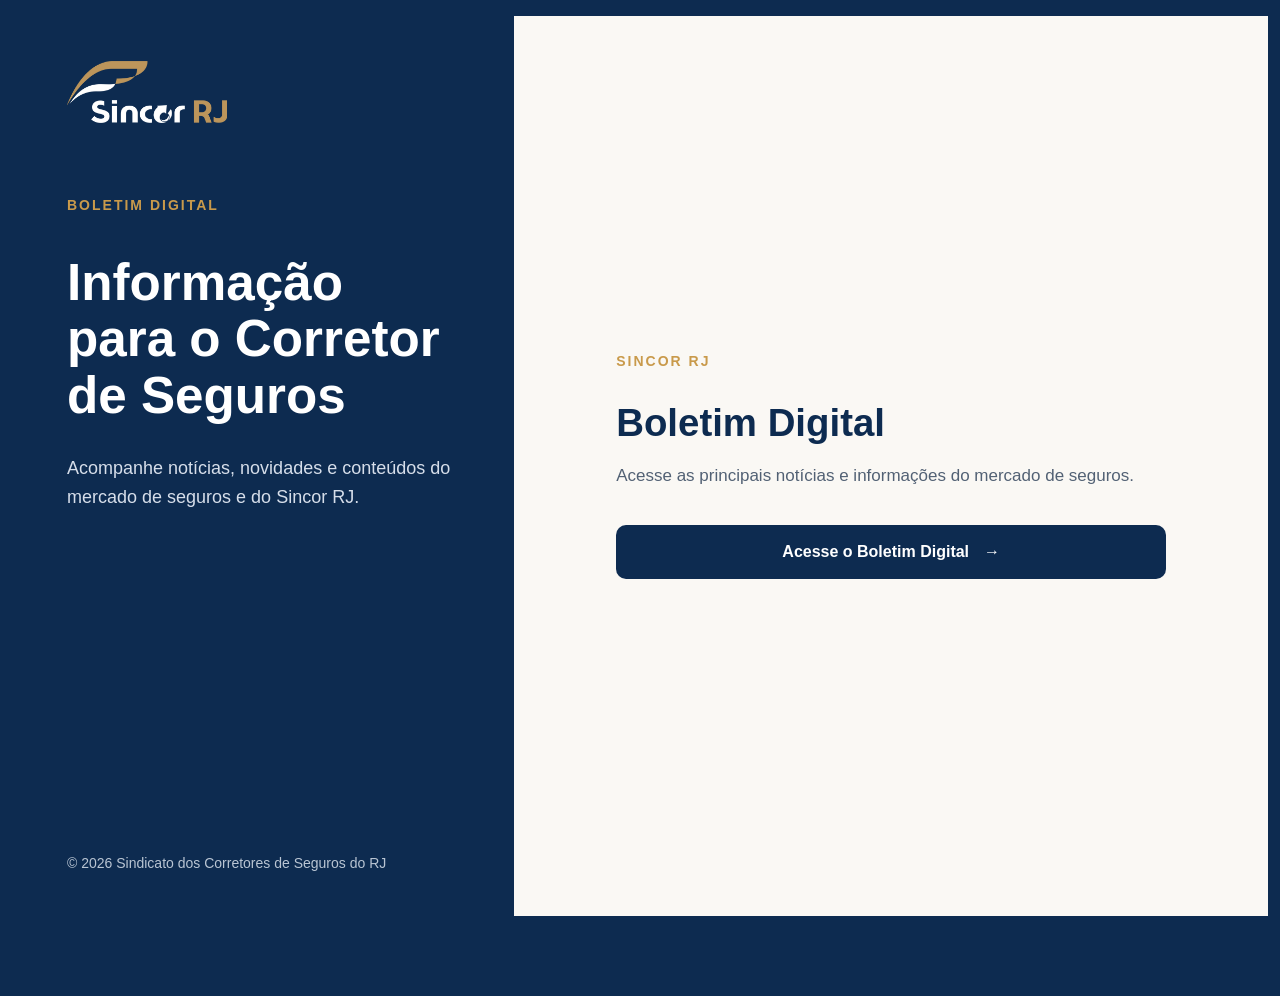
==== login.html @ 94537e9a "save" ====
<!DOCTYPE html>
<html lang="en">

<head>
    <meta charset="UTF-8">
    <meta name="viewport" content="width=device-width, initial-scale=1.0">
    <title>Boletins Mensal | SINCOR-RJ</title>
    <link rel="icon" href="src/schedules.png" type="image/x-icon">
    <link rel="stylesheet" href="login.css">
</head>

<body>

    <body>

        <main class="hero">

            <!-- LADO ESQUERDO -->
            <section class="hero-info">

                <header class="hero-header">
                    <img src="src/sincor-logo-large.png" alt="Sincor RJ" class="logo">
                </header>

                <div class="hero-content">
                    <span class="eyebrow">BOLETIM DIGITAL</span>

                    <h1>
                        Informação para o
                        Corretor de Seguros
                    </h1>

                    <p>
                        Acompanhe notícias, novidades e conteúdos
                        do mercado de seguros e do Sincor RJ.
                    </p>
                </div>

                <footer class="hero-footer">
                    © 2026 Sindicato dos Corretores de Seguros do RJ
                </footer>

            </section>


            <!-- LADO DIREITO -->
            <section class="hero-action">

                <div class="action-content">

                    <span class="eyebrow">
                        SINCOR RJ
                    </span>

                    <h2>
                        Boletim Digital
                    </h2>

                    <p>
                        Acesse as principais notícias e informações
                        do mercado de seguros.
                    </p>

                    <a href="index.html" class="btn-primary">
                        Acesse o Boletim Digital
                        <span>→</span>
                    </a>

                </div>

            </section>

        </main>

    </body>

</body>

</html>
---- login.css ----
/* Variáveis de tema para manter consistência visual */
:root {
    /* Fundo principal claro */
    --cream: #FAF8F4;

    /* Azul-marinho principal do Sincor RJ */
    --ink: #0D2B50;

    /* Azul/cinza para textos secundários */
    --ink-soft: #526174;

    /* Dourado institucional */
    --gold: #C99A4B;

    /* Dourado mais escuro */
    --gold-deep: #A8792F;

    /* Dourado extremamente suave para fundos */
    --gold-tint: #F5EBD9;

    /* Bordas e divisórias */
    --line: #DDD8CF;

    /* Cards e elementos destacados */
    --card: #FFFFFF;

    /* Fundo de destaque suave */
    --today-tint: #dce3f8;

    /* Erros, alertas e campos obrigatórios */
    --danger: #A83B32;
}

* {
    box-sizing: border-box;
}

/* Base da página */
body {
    margin: 0;
    background: var(--ink);
    color: var(--card);
    font-family: 'Inter', sans-serif;
    padding: 16px 12px 80px;
}


.hero {
    min-height: 100vh;
    display: grid;
    grid-template-columns: 40% 60%;
    
}

.hero-info {
    min-height: 100vh;

    background: var(--ink);
    color: white;

    padding: 45px 55px;

    display: flex;
    flex-direction: column;
}

.logo {
    width: 160px;
    max-width: 100%;
}

.hero-content {
    margin-top: 70px;
    max-width: 520px;
}

.eyebrow {
    display: block;

    color: var(--gold);
    font-size: 14px;
    font-weight: 700;
    letter-spacing: 2px;

    margin-bottom: 20px;
}

.hero-content h1 {
    font-size: clamp(2.2rem, 4vw, 3.8rem);
    line-height: 1.1;

    margin-bottom: 30px;
}

.hero-content p {
    font-size: 18px;
    line-height: 1.6;

    color: #d6deea;
}

.hero-footer {
    margin-top: auto;

    font-size: 14px;
    color: #b9c5d3;
}


.hero-action {
    min-height: 100vh;

    background: var(--cream);

    display: flex;
    align-items: center;
    justify-content: center;

    padding: 60px;
}

.action-content {
    width: 100%;
    max-width: 550px;
}

.action-content h2 {
    font-size: clamp(2rem, 3vw, 3rem);
    margin-bottom: 15px;
    color: var(--ink);
}

.action-content p {
    color: var(--ink-soft);
    font-size: 17px;
    line-height: 1.6;

    margin-bottom: 35px;
}

.btn-primary {
    width: 100%;

    display: flex;
    align-items: center;
    justify-content: center;
    gap: 15px;

    padding: 18px 25px;

    background: var(--ink);
    color: white;

    text-decoration: none;
    font-weight: 600;

    border-radius: 10px;

    transition: 0.2s;
}

.btn-primary:hover {
    background: var(--gold-deep);
    transition: 0.2s;
    transform: translateY(-2px);
}





@media (max-width: 768px) {

    .hero {
        grid-template-columns: 1fr;
    }

    .hero-info {
        min-height: auto;
        padding: 35px 25px 50px;
    }

    .hero-content {
        margin-top: 50px;
    }

    .hero-footer {
        margin-top: 50px;
    }

    .hero-action {
        min-height: auto;
        padding: 60px 25px;
    }

}
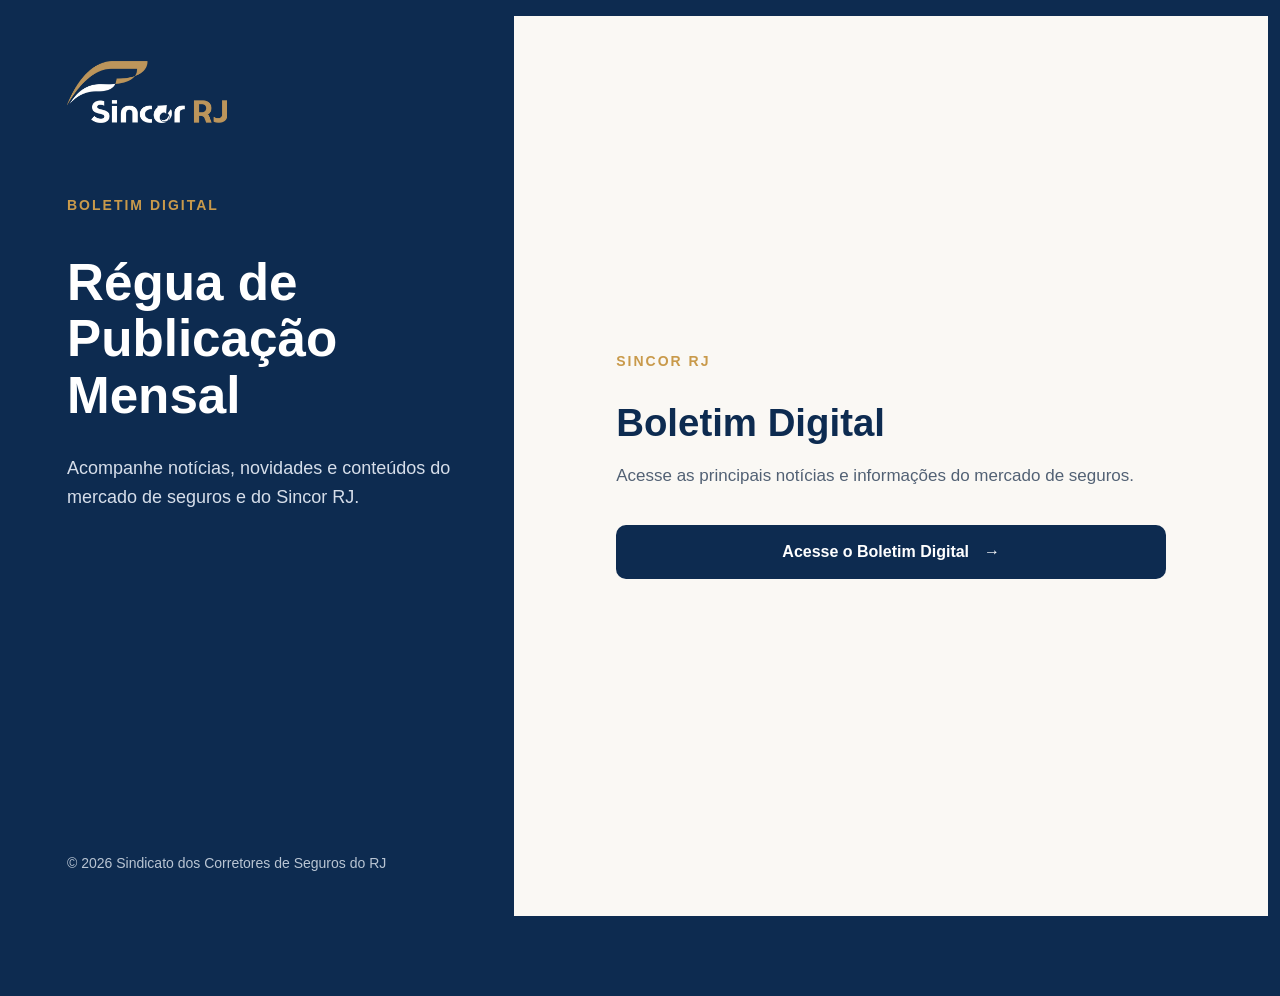
==== commit 17b2cd1a: "Save" ====
--- a/login.html
+++ b/login.html
@@ -26,8 +26,7 @@
                     <span class="eyebrow">BOLETIM DIGITAL</span>
 
                     <h1>
-                        Informação para o
-                        Corretor de Seguros
+                        Régua de Publicação Mensal
                     </h1>
 
                     <p>
